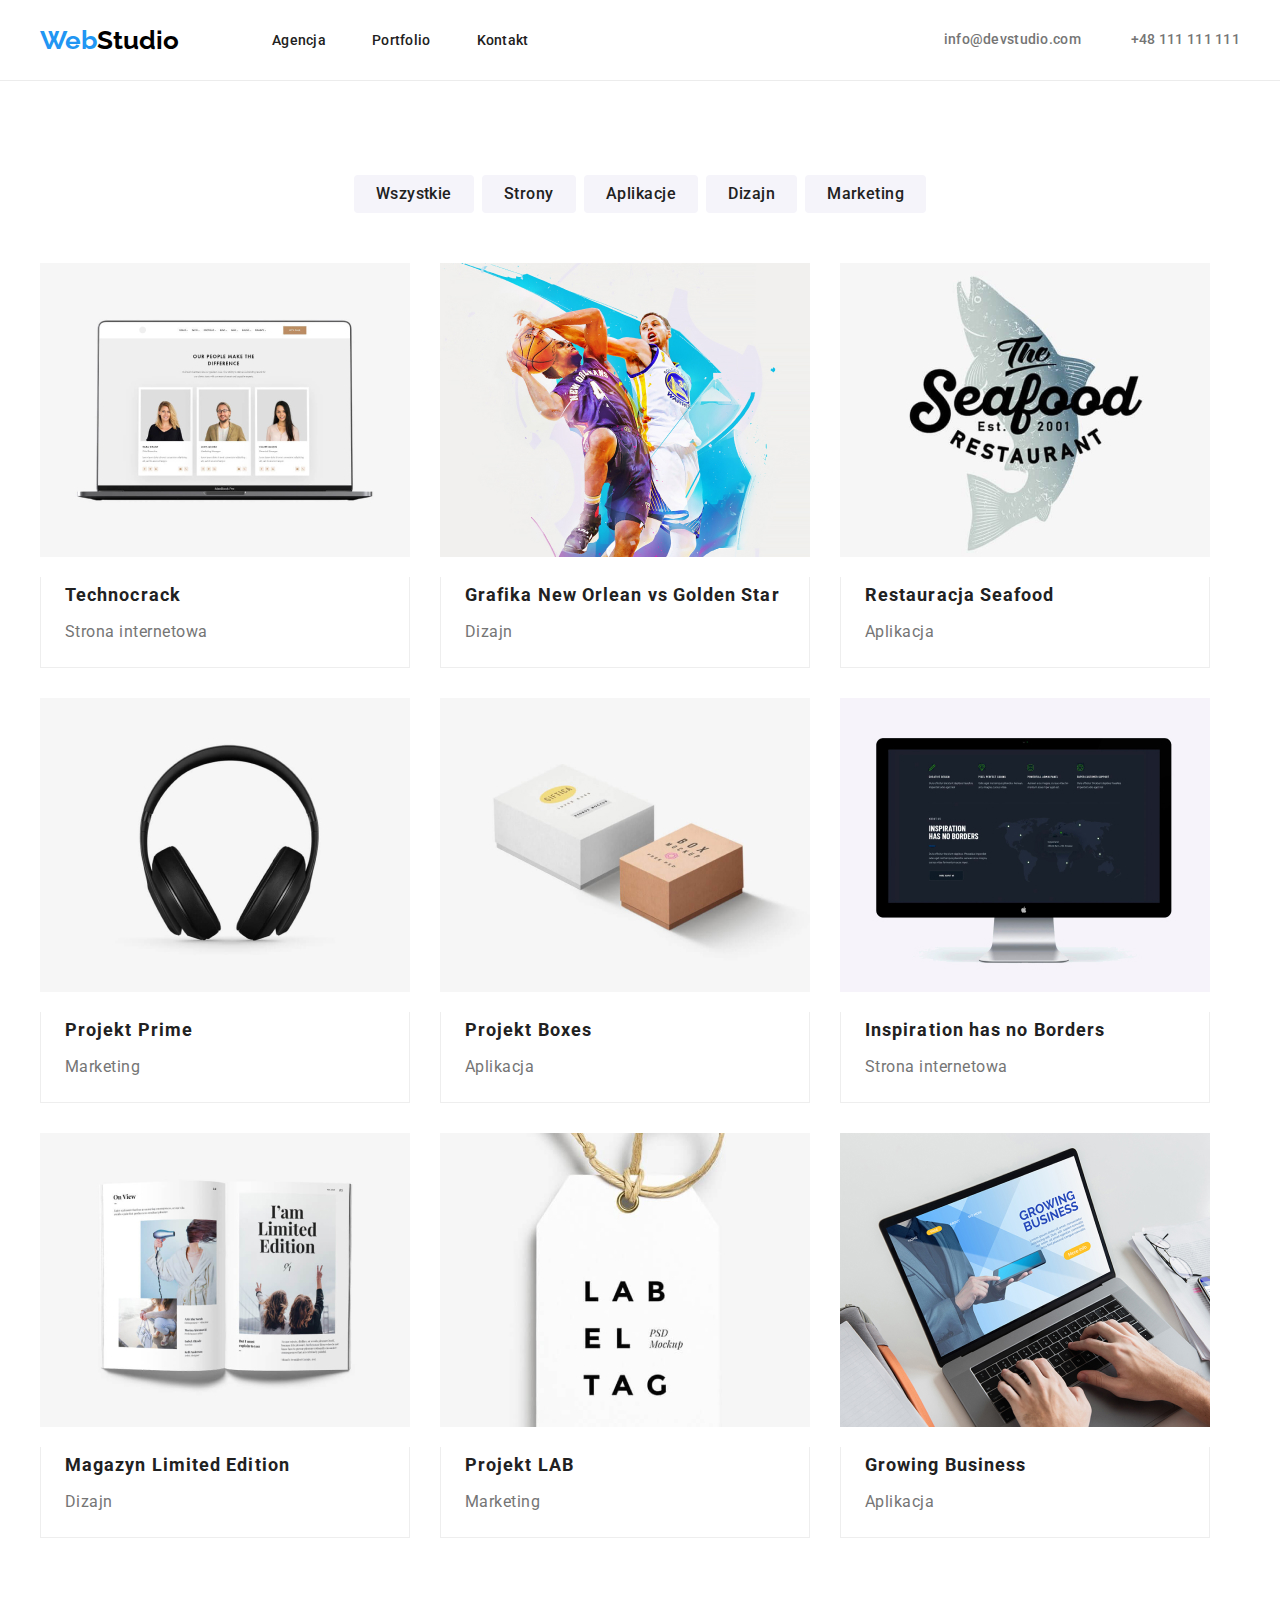
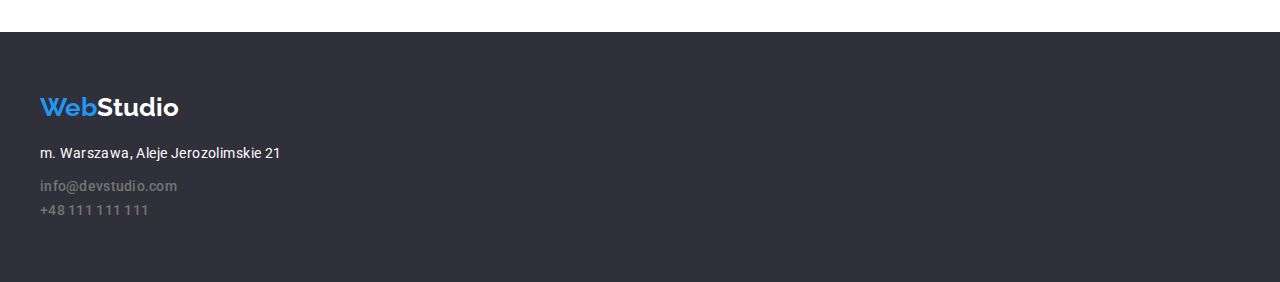
==== portfolio.html @ 80151792 "new files added" ====
<!DOCTYPE html>
<html lang="pl">
  <head>
    <meta charset="UTF-8" />
    <meta http-equiv="X-UA-Compatible" content="IE=edge" />
    <meta name="viewport" content="width=device-width, initial-scale=1.0" />
    <link rel="preconnect" href="https://fonts.googleapis.com" />
    <link
      rel="stylesheet"
      href="https://cdnjs.cloudflare.com/ajax/libs/modern-normalize/1.1.0/modern-normalize.min.css"
      integrity="sha512-wpPYUAdjBVSE4KJnH1VR1HeZfpl1ub8YT/NKx4PuQ5NmX2tKuGu6U/JRp5y+Y8XG2tV+wKQpNHVUX03MfMFn9Q=="
      crossorigin="anonymous"
      referrerpolicy="no-referrer"
    />
    <link rel="preconnect" href="https://fonts.gstatic.com" crossorigin />
    <link
      href="https://fonts.googleapis.com/css2?family=Raleway:wght@700&family=Roboto:wght@400;500;700;900&display=swap"
      rel="stylesheet"
    />
    <link rel="stylesheet" href="css/styles.css" />
    <title>Portfolio</title>
  </head>
  <body>
    <header>
      <!-- NAV BOX -->
      <div class="site-nav">
        <div class="container main-nav-box">
          <nav class="nav-box">
            <a class="logo" href="index.html"><span class="logoweb">Web</span>Studio</a>
            <ul class="list nav-list">
              <li class="nav-list-item">
                <a class="nav-list-item-link" href="index.html">Agencja</a>
              </li>
              <li class="nav-list-item">
                <a class="nav-list-item-link" href="portfolio.html">Portfolio</a>
              </li>
              <li class="nav-list-item">
                <a class="nav-list-item-link" href="index.html">Kontakt</a>
              </li>
            </ul>
          </nav>
          <div class="contact-box">
            <a class="contact-links" href="mailto:info@devstudio.com">info@devstudio.com</a>
            <a class="contact-links" href="tel:+48111111111">+48 111 111 111</a>
          </div>
        </div>
      </div>
    </header>
    <!-- PICTRURE GRID BUTTON-->
    <main>
      <div class="container section">
        <ul class="list button-list">
          <li><button class="button-list-item" type="button">Wszystkie</button></li>
          <li><button class="button-list-item" type="button">Strony</button></li>
          <li><button class="button-list-item" type="button">Aplikacje</button></li>
          <li><button class="button-list-item" type="button">Dizajn</button></li>
          <li><button class="button-list-item" type="button">Marketing</button></li>
        </ul>
        <!-- PICTRURE GRID -->
        <ul class="list pictures-list">
          <li>
            <div class="pictures-list-item">
              <img src="images/laptop.jpg" alt="laptop" width="370" height="294" />
              <div class="caption-box">
                <h3 class="picture-caption">Technocrack</h3>
                <p class="secondary-picture-caption">Strona internetowa</p>
              </div>
            </div>
          </li>
          <li>
            <div class="pictures-list-item">
              <img
                src="images/basketballplayers.jpg"
                alt="mężczyżni grający w koszykówkę"
                width="370"
                height="294"
              />
              <div class="caption-box">
                <h3 class="picture-caption">Grafika New Orlean vs Golden Star</h3>
                <p class="secondary-picture-caption">Dizajn</p>
              </div>
            </div>
          </li>
          <li>
            <div class="pictures-list-item">
              <img
                src="images/seafoodrestaurant.jpg"
                alt="logo restauracji z owocami morza"
                width="370"
                height="294"
              />
              <div class="caption-box">
                <h3 class="picture-caption">Restauracja Seafood</h3>
                <p class="secondary-picture-caption">Aplikacja</p>
              </div>
            </div>
          </li>
          <li>
            <div class="pictures-list-item">
              <img
                src="images/headphones.jpg"
                alt="słuchawki bezprzewodowe"
                width="370"
                height="294"
              />
              <div class="caption-box">
                <h3 class="picture-caption">Projekt Prime</h3>
                <p class="secondary-picture-caption">Marketing</p>
              </div>
            </div>
          </li>
          <li>
            <div class="pictures-list-item">
              <img
                src="images/boxes.jpg"
                alt="większe białe pudełko i bladoróżowe mniejsze"
                width="370"
                height="294"
              />
              <div class="caption-box">
                <h3 class="picture-caption">Projekt Boxes</h3>
                <p class="secondary-picture-caption">Aplikacja</p>
              </div>
            </div>
          </li>
          <li>
            <div class="pictures-list-item">
              <img
                src="images/monitor.jpg"
                alt="monitor komputera stacjonarnego"
                width="370"
                height="294"
              />
              <div class="caption-box">
                <h3 class="picture-caption">Inspiration has no Borders</h3>
                <p class="secondary-picture-caption">Strona internetowa</p>
              </div>
            </div>
          </li>
          <li>
            <div class="pictures-list-item">
              <img
                src="images/newspaperpage.jpg"
                alt="otwarty magazyn/gazeta"
                width="370"
                height="294"
              />
              <div class="caption-box">
                <h3 class="picture-caption">Magazyn Limited Edition</h3>
                <p class="secondary-picture-caption">Dizajn</p>
              </div>
            </div>
          </li>
          <li>
            <div class="pictures-list-item">
              <img
                src="images/pendant.jpg"
                alt="zawieszka z napisem label tag"
                width="370"
                height="294"
              />
              <div class="caption-box">
                <h3 class="picture-caption">Projekt LAB</h3>
                <p class="secondary-picture-caption">Marketing</p>
              </div>
            </div>
          </li>
          <li>
            <div class="pictures-list-item">
              <img src="images/computerwork.jpg" alt="praca na laptopie" width="370" height="294" />
              <div class="caption-box">
                <h3 class="picture-caption">Growing Business</h3>
                <p class="secondary-picture-caption">Aplikacja</p>
              </div>
            </div>
          </li>
        </ul>
      </div>
    </main>
    <!-- FOOTER BOX -->
    <footer>
      <div class="footer-box">
        <div class="container">
          <div class="footer-logo">
            <a class="logo secondary-logo" href="index.html"
              ><span class="logoweb">Web</span>Studio</a
            >
          </div>
          <ul class="list contact-list">
            <li><div class="footer-contacts">m. Warszawa, Aleje Jerozolimskie 21</div></li>
            <li>
              <a class="footer-contacts contact-links" href="mailto:info@devstudio.com"
                >info@devstudio.com</a
              >
            </li>
            <li>
              <a class="footer-contacts contact-links" href="tel:+48111111111">+48 111 111 111</a>
            </li>
          </ul>
        </div>
      </div>
    </footer>
  </body>
</html>
---- css/styles.css ----
:root {
  --brand-color: #212121;
  --secondary-color: #757575;
  --focus-color: #2196f3;
  --white-color: #ffffff;
  --black-color: #000000;
  --main-background-color: #2f303a;
  --button-background-color: #f5f4fa;
}

body {
  font-family: 'Roboto', sans-serif;
  color: var(--brand-color);
}

.logo {
  font-family: 'Raleway', sans-serif;
  font-weight: 700;
  font-size: 26px;
  text-decoration: none;
  color: var(--black-color);
}

.logoweb {
  color: var(--focus-color);
}

.nav-list-item {
  font-family: 'Roboto', sans-serif;
  font-weight: 500;
  font-size: 14px;
  line-height: 1, 1;
  letter-spacing: 0.02em;
  color: var(--brand-color);
}

.nav-list-item-link {
  color: var(--brand-color);
  text-decoration: none;
}

.nav-list-item-link:hover,
.nav-list-item-link:focus {
  color: var(--focus-color);
  text-decoration: none;
}

.contact-links {
  font-family: 'Roboto', sans-serif;
  font-weight: 500;
  font-size: 14px;
  line-height: 1.1;
  letter-spacing: 0.02em;
  color: var(--secondary-color);
  text-decoration: none;
}

.contact-links:hover,
.contact-links:focus {
  color: var(--focus-color);
  text-decoration: none;
}

.page-title {
  font-weight: 900;
  font-size: 44px;
  line-height: 1.36;
  text-align: center;
  letter-spacing: 0.06em;
  text-transform: uppercase;
  color: var(--white-color);
}

.title-box {
  background: var(--main-background-color);
}

.button-title {
  font-weight: 700;
  font-size: 16px;
  line-height: 1.87;
  display: flex;
  align-items: center;
  text-align: center;
  letter-spacing: 0.06em;
  color: var(--white-color);
  background: var(--focus-color);
  cursor: pointer;
  border-radius: 4px;
  border: none;
  padding: 10px 41px 10px 42px;
}

.main-text {
  font-size: 14px;
  line-height: 1.71;
  letter-spacing: 0.03em;
  color: var(--secondary-color);
}

.main-text-title {
  font-weight: 700;
  font-size: 14px;
  line-height: 1.14;
  letter-spacing: 0.03em;
  text-transform: uppercase;
  margin-bottom: 10px;
}

.secondary-heading {
  font-weight: 700;
  font-size: 36px;
  line-height: 1.16;
  text-align: center;
  letter-spacing: 0.03em;
  margin-bottom: 50px;
}

.team-name {
  font-weight: 500;
  font-size: 16px;
  line-height: 1.18;
  text-align: center;
  letter-spacing: 0.03em;
  margin-top: 30px;
  margin-bottom: 10px;
  padding: 0;
}

.team-job {
  font-size: 16px;
  line-height: 1.18;
  text-align: center;
  letter-spacing: 0.03em;
  color: var(--secondary-color);
  padding-bottom: 30px;
}

.footer-box {
  background-color: var(--main-background-color);
}

.contact-list {
  font-size: 14px;
  line-height: 1.71;
  letter-spacing: 0.03em;
  color: var(--white-color);
}
.button-list-item {
  font-family: inherit;
  font-weight: 500;
  font-size: 16px;
  line-height: 1.62;
  text-align: center;
  letter-spacing: 0.03em;
  background-color: var(--button-background-color);
  color: inherit;
  cursor: pointer;
  padding: 6px 22px;
  border: none;
  border-radius: 4px;
}

.button-list-item:hover,
.button-list-item:focus {
  color: var(--white-color);
  background-color: var(--focus-color);
}

.picture-caption {
  font-weight: 700;
  font-size: 18px;
  line-height: 2;
  letter-spacing: 0.06em;
  padding-left: 24px;
  padding-right: 24px;
  margin-top: 20px;
  margin-bottom: 4px;
}

.secondary-picture-caption {
  font-size: 16px;
  line-height: 1.87;
  letter-spacing: 0.03em;
  color: var(--secondary-color);
  padding: 0 24px 20px;
}
.list {
  list-style-type: none;
}
* {
  margin: 0;
  padding: 0;
}
.container {
  max-width: 1200px;
  margin: 0 auto;
  padding-left: 15px;
  padding-right: 15px;
}
.main-nav-box {
  display: flex;
  justify-content: space-between;
  align-items: center;
}
.nav-box {
  display: flex;
  align-items: center;
}
.nav-list {
  display: flex;
  gap: 46px;
  padding-top: 32px;
  padding-bottom: 32px;
  margin-left: 93px;
}
.contact-box {
  display: flex;
  padding-top: 32px;
  padding-bottom: 32px;
  gap: 50px;
}
.site-nav {
  border-bottom: 1px solid #ececec;
}
.title-container {
  display: flex;
  flex-direction: column;
  align-items: center;
  justify-content: center;
  gap: 30px;
  padding: 200px 0;
}
.section {
  padding-top: 94px;
  padding-bottom: 94px;
}
.main-text-list {
  display: flex;
  gap: 30px;
  padding: 0;
}
.picture-box {
  display: flex;
  justify-content: space-between;
  gap: 30px;
}
.team-list {
  display: flex;
  justify-content: space-between;
  padding: 0;
  gap: 30px;
}
.team-list-item {
  background-color: #ffffff;
  border-bottom-right-radius: 4px;
  border-bottom-left-radius: 4px;
}
.team-section {
  background-color: #f5f4fa;
}
.footer-logo {
  padding-top: 60px;
  margin-bottom: 20px;
}
.footer-contacts {
  margin-bottom: 9px;
}
.contact-list {
  padding-bottom: 60px;
}
.button-list {
  display: flex;
  align-items: center;
  gap: 8px;
  justify-content: center;
  margin-bottom: 50px;
}
.pictures-list {
  display: flex;
  flex-wrap: wrap;
  gap: 30px;
}
.pictures-list-item {
  flex-basis: calc((100% - 60px) / 3);
}
.caption-box {
  border-bottom: 1px solid #eeeeee;
  border-left: 1px solid #eeeeee;
  border-right: 1px solid #eeeeee;
}
.pictures-list-item * {
  display: block;
}
.team-list-item * {
  display: block;
}
.secondary-logo {
  color: var(--white-color);
}
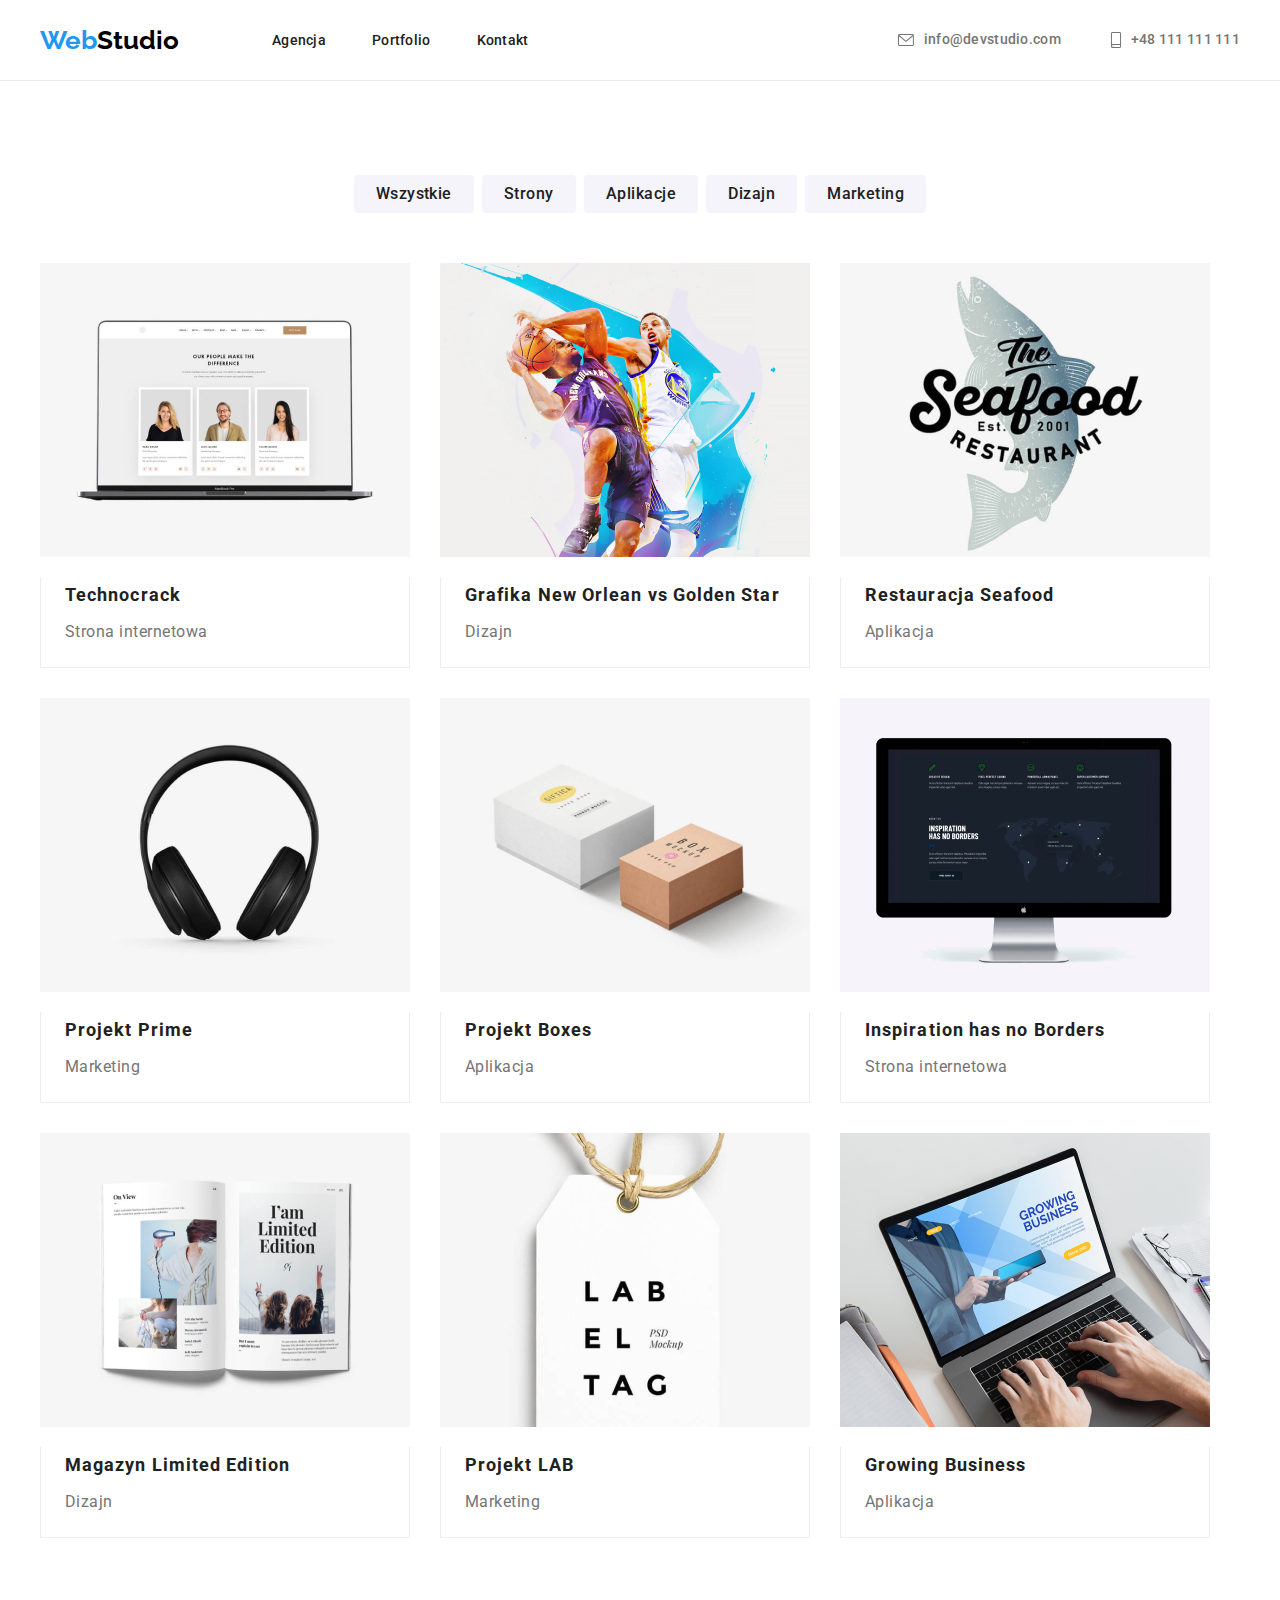
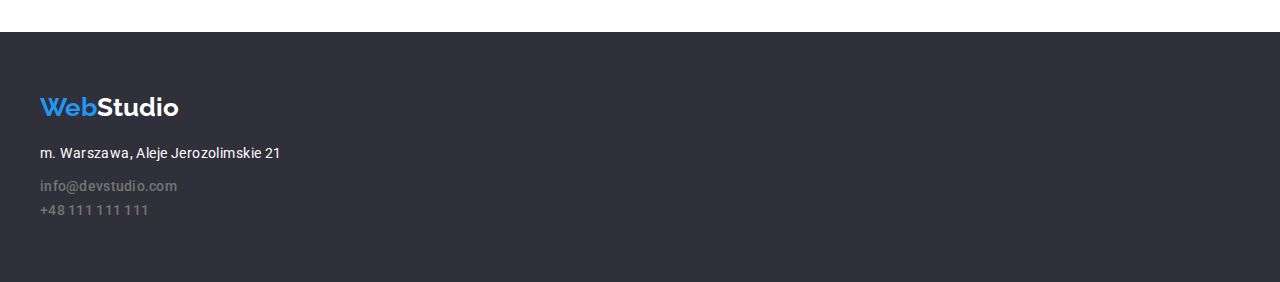
==== commit 390b1bf3: "social-media-icons" ====
--- a/portfolio.html
+++ b/portfolio.html
@@ -40,8 +40,18 @@
             </ul>
           </nav>
           <div class="contact-box">
-            <a class="contact-links" href="mailto:info@devstudio.com">info@devstudio.com</a>
-            <a class="contact-links" href="tel:+48111111111">+48 111 111 111</a>
+            <div class="contact-svg">
+              <svg width="16" height="12">
+                <use href="images/icons.svg#icon-envelope" class="contact-icon mail-icon"></use>
+              </svg>
+              <a class="contact-links" href="mailto:info@devstudio.com">info@devstudio.com</a>
+            </div>
+            <div class="contact-svg">
+              <svg width="10" height="16">
+                <use href="images/icons.svg#icon-smartphone" class="contact-icon tel-icon"></use>
+              </svg>
+              <a class="contact-links" href="tel:+48111111111">+48 111 111 111</a>
+            </div>
           </div>
         </div>
       </div>
--- a/css/styles.css
+++ b/css/styles.css
@@ -72,7 +72,7 @@
 }
 
 .title-box {
-  background: var(--main-background-color);
+  background-color: var(--main-background-color);
 }
 
 .button-title {
@@ -105,6 +105,7 @@
   letter-spacing: 0.03em;
   text-transform: uppercase;
   margin-bottom: 10px;
+  margin-top: 30px;
 }
 
 .secondary-heading {
@@ -133,7 +134,7 @@
   text-align: center;
   letter-spacing: 0.03em;
   color: var(--secondary-color);
-  padding-bottom: 30px;
+  margin-bottom: 16px;
 }
 
 .footer-box {
@@ -298,3 +299,56 @@
 .secondary-logo {
   color: var(--white-color);
 }
+/* .pictures-list-item:hover {
+  box-shadow: ; */
+}
+.contact-icon:hover,
+.contact-icon:focus {
+  fill: var(--focus-color);
+}
+.contact-svg {
+  display: flex;
+  gap: 10px;
+  align-items: center;
+}
+.mail-icon {
+  fill: var(--secondary-color);
+}
+.tel-icon {
+  fill: var(--secondary-color);
+}
+.logos-box {
+  display: flex;
+  gap: 30px;
+}
+.main-tekst-svg {
+  background-color: var(--button-background-color);
+  border-radius: 4px;
+}
+.client-svg { 
+  width: 170px;
+  height: 92px;
+  border: 1px solid #AFB1B8;
+  border-radius: 4px;
+}
+.team-icons {
+  fill: var(--secondary-color);
+  width: 20px;
+  height: 20px;
+}
+.social-media-icons-box {
+  display: flex;
+  align-items: center;
+  justify-content: space-between;
+  padding-bottom: 30px;
+  padding-left: 32px;
+  padding-right: 32px;
+}
+
+.icon-social-media:hover {
+  background-color: var(--focus-color);
+  border-radius: 50%;
+}
+.icon-social-media:hover > .team-icons {
+fill: var(--white-color);
+}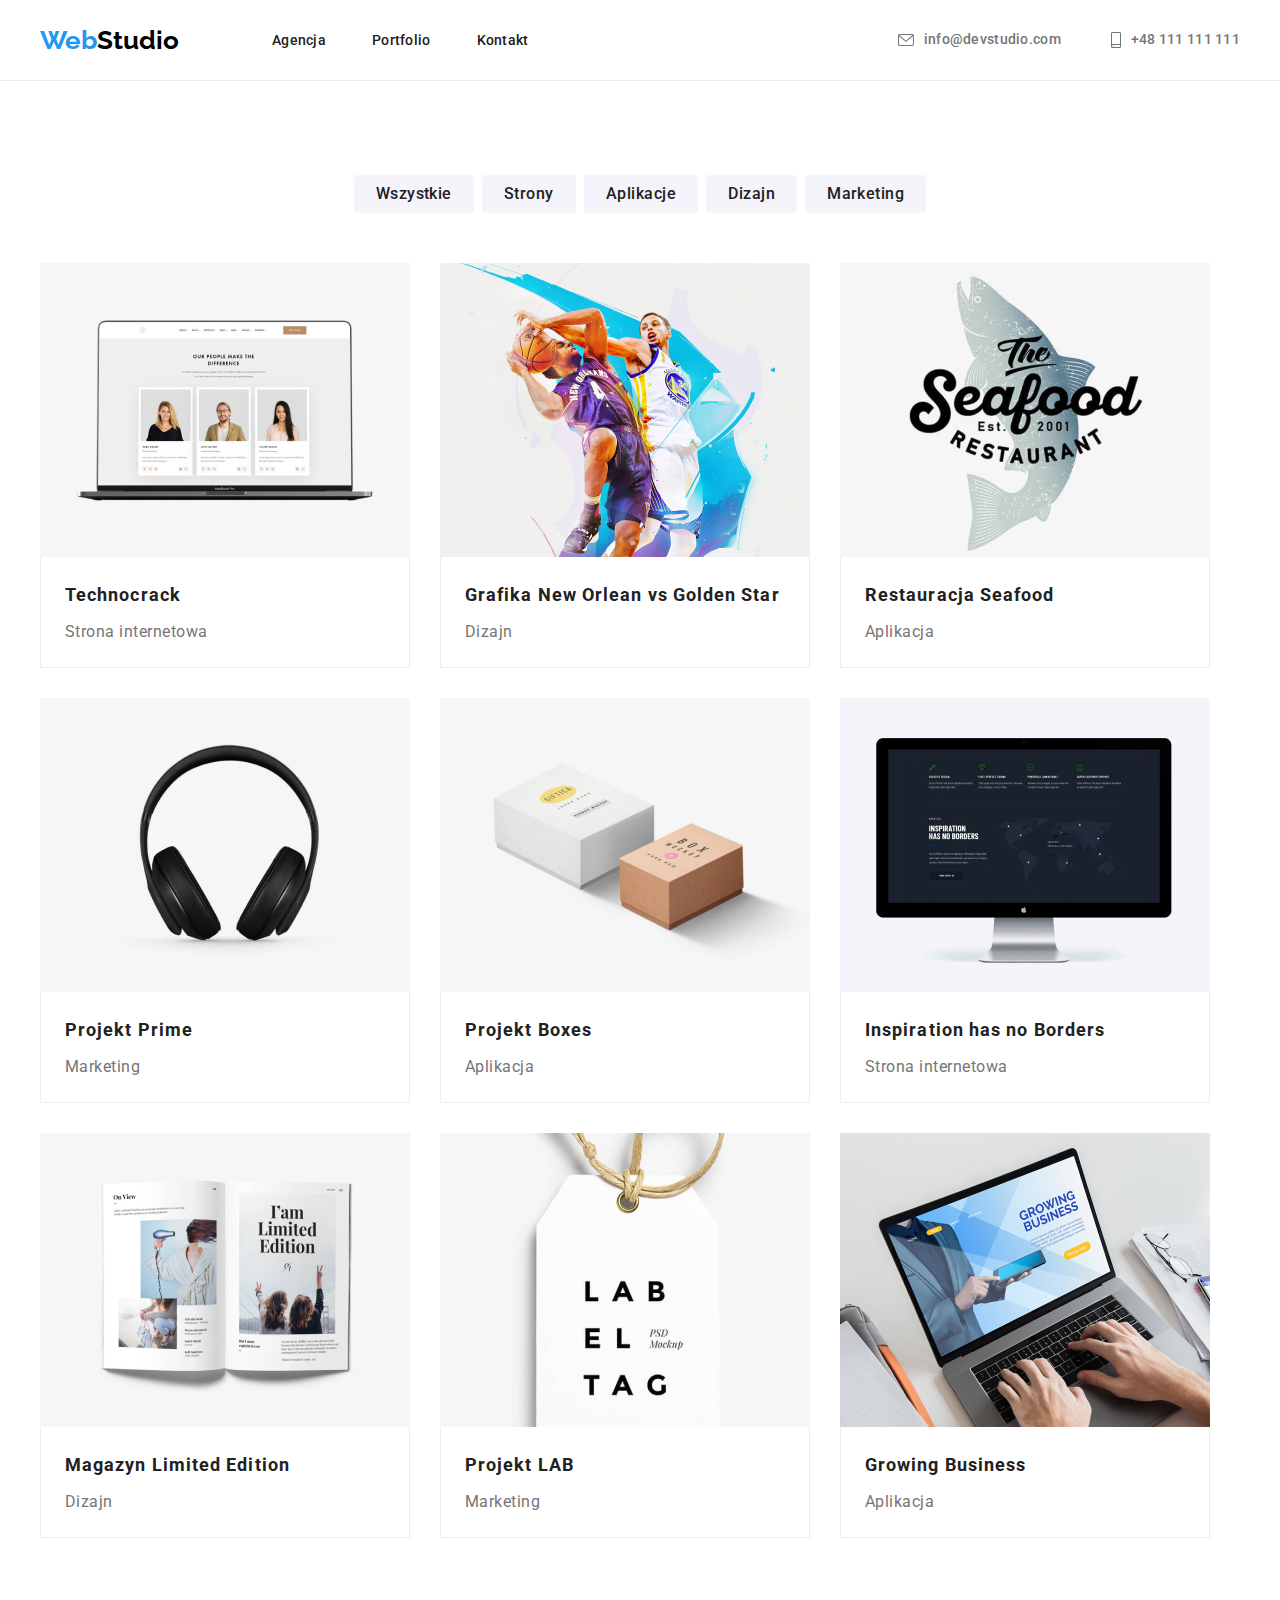
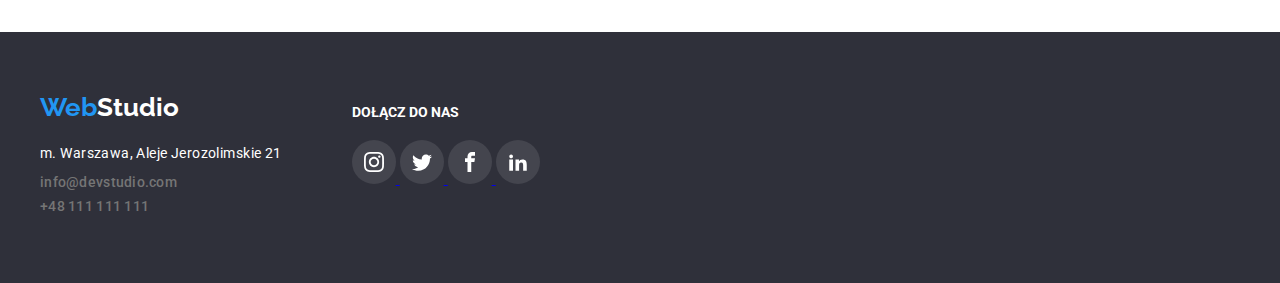
==== commit 77d8e7f6: "footer-icons, box-shadows and portfolio doc update" ====
--- a/portfolio.html
+++ b/portfolio.html
@@ -41,16 +41,20 @@
           </nav>
           <div class="contact-box">
             <div class="contact-svg">
-              <svg width="16" height="12">
-                <use href="images/icons.svg#icon-envelope" class="contact-icon mail-icon"></use>
-              </svg>
-              <a class="contact-links" href="mailto:info@devstudio.com">info@devstudio.com</a>
+              <a class="contact-links" href="mailto:info@devstudio.com">
+                <svg width="16" height="12">
+                  <use href="images/icons.svg#icon-envelope"></use>
+                </svg>
+                info@devstudio.com
+              </a>
             </div>
             <div class="contact-svg">
-              <svg width="10" height="16">
-                <use href="images/icons.svg#icon-smartphone" class="contact-icon tel-icon"></use>
-              </svg>
-              <a class="contact-links" href="tel:+48111111111">+48 111 111 111</a>
+              <a class="contact-links" href="tel:+48111111111">
+                <svg width="10" height="16">
+                  <use href="images/icons.svg#icon-smartphone"></use>
+                </svg>
+                +48 111 111 111
+              </a>
             </div>
           </div>
         </div>
@@ -188,9 +192,9 @@
       </div>
     </main>
     <!-- FOOTER BOX -->
-    <footer>
-      <div class="footer-box">
-        <div class="container">
+    <footer class="footer-box">
+      <section class="container main-footer-box">
+        <div class="footer-contact-logo">
           <div class="footer-logo">
             <a class="logo secondary-logo" href="index.html"
               ><span class="logoweb">Web</span>Studio</a
@@ -208,7 +212,42 @@
             </li>
           </ul>
         </div>
-      </div>
+        <div class="social-media-icons-footer">
+          <h3 class="footer-icons-header">Dołącz do nas</h3>
+          <a class="footer-icon-social-media" href="#">
+            <svg class="footer-icons" width="44" height="44">
+              <use
+                width="20"
+                height="20"
+                x="12"
+                y="12"
+                href="images/icons.svg#icon-instagram"
+              ></use>
+            </svg>
+          </a>
+          <a class="footer-icon-social-media" href="#">
+            <svg class="footer-icons" width="44" height="44">
+              <use width="20" height="20" x="12" y="12" href="images/icons.svg#icon-twitter"></use>
+            </svg>
+          </a>
+          <a class="footer-icon-social-media" href="#">
+            <svg class="footer-icons" width="44" height="44">
+              <use width="20" height="20" x="12" y="12" href="images/icons.svg#icon-facebook"></use>
+            </svg>
+          </a>
+          <a class="footer-icon-social-media" href="#">
+            <svg class="footer-icons" width="44" height="44">
+              <use
+                width="20"
+                height="20"
+                x="12"
+                y="12"
+                href="images/icons.svg#icon-linkedin2"
+              ></use>
+            </svg>
+          </a>
+        </div>
+      </section>
     </footer>
   </body>
 </html>
--- a/css/styles.css
+++ b/css/styles.css
@@ -6,6 +6,7 @@
   --black-color: #000000;
   --main-background-color: #2f303a;
   --button-background-color: #f5f4fa;
+  --title-background-color: rgba(47, 48, 58, 0.4);
 }
 
 body {
@@ -53,6 +54,10 @@
   letter-spacing: 0.02em;
   color: var(--secondary-color);
   text-decoration: none;
+  display: flex;
+  gap: 10px;
+  align-items: center;
+  fill: currentColor;
 }
 
 .contact-links:hover,
@@ -61,6 +66,10 @@
   text-decoration: none;
 }
 
+.contact-links:hover > svg,
+.contact-links:focus > svg {
+  fill: var(--focus-color);
+}
 .page-title {
   font-weight: 900;
   font-size: 44px;
@@ -72,7 +81,14 @@
 }
 
 .title-box {
+  max-width: 1600px;
   background-color: var(--main-background-color);
+  background-image: linear-gradient(
+      to top,
+      var(--title-background-color),
+      var(--title-background-color)
+    ),
+    url('../images/backgroundpic.jpg');
 }
 
 .button-title {
@@ -166,6 +182,9 @@
 .button-list-item:focus {
   color: var(--white-color);
   background-color: var(--focus-color);
+  box-shadow: 0px 2px 2px 0px rgba(0, 0, 0, 0.12);
+  box-shadow: 0px 1px 2px 0px rgba(0, 0, 0, 0.08);
+  box-shadow: 0px 3px 1px 0px rgba(0, 0, 0, 0.1);
 }
 
 .picture-caption {
@@ -175,7 +194,7 @@
   letter-spacing: 0.06em;
   padding-left: 24px;
   padding-right: 24px;
-  margin-top: 20px;
+  padding-top: 20px;
   margin-bottom: 4px;
 }
 
@@ -256,6 +275,9 @@
   background-color: #ffffff;
   border-bottom-right-radius: 4px;
   border-bottom-left-radius: 4px;
+  box-shadow: 0px 2px 1px 0px rgba(0, 0, 0, 0.2);
+  box-shadow: 0px 1px 1px 0px rgba(0, 0, 0, 0.14);
+  box-shadow: 0px 1px 3px 0px rgba(0, 0, 0, 0.12);
 }
 .team-section {
   background-color: #f5f4fa;
@@ -299,23 +321,10 @@
 .secondary-logo {
   color: var(--white-color);
 }
-/* .pictures-list-item:hover {
-  box-shadow: ; */
-}
-.contact-icon:hover,
-.contact-icon:focus {
-  fill: var(--focus-color);
-}
-.contact-svg {
-  display: flex;
-  gap: 10px;
-  align-items: center;
-}
-.mail-icon {
-  fill: var(--secondary-color);
-}
-.tel-icon {
-  fill: var(--secondary-color);
+.pictures-list-item:hover {
+  box-shadow: 1px 4px 6px 0px rgba(0, 0, 0, 0.16);
+  box-shadow: 0px 4px 4px 0px rgba(0, 0, 0, 0.06);
+  box-shadow: 0px 1px 1px 0px rgba(0, 0, 0, 0.12);
 }
 .logos-box {
   display: flex;
@@ -325,16 +334,8 @@
   background-color: var(--button-background-color);
   border-radius: 4px;
 }
-.client-svg { 
-  width: 170px;
-  height: 92px;
-  border: 1px solid #AFB1B8;
-  border-radius: 4px;
-}
 .team-icons {
   fill: var(--secondary-color);
-  width: 20px;
-  height: 20px;
 }
 .social-media-icons-box {
   display: flex;
@@ -344,11 +345,55 @@
   padding-left: 32px;
   padding-right: 32px;
 }
-
-.icon-social-media:hover {
+.icon-social-media:hover,
+.icon-social-media:focus {
   background-color: var(--focus-color);
   border-radius: 50%;
 }
-.icon-social-media:hover > .team-icons {
-fill: var(--white-color);
-}+.icon-social-media:hover > svg,
+.icon-social-media:focus > svg {
+  fill: var(--white-color);
+}
+.client-svg {
+  width: 170px;
+  height: 92px;
+  border: 1px solid #afb1b8;
+  border-radius: 4px;
+  display: flex;
+  align-items: center;
+  justify-content: center;
+}
+.client-svg > svg {
+  width: 106px;
+  height: 60px;
+}
+.client-svg:hover,
+.client-svg:focus {
+  fill: var(--focus-color);
+  border-color: var(--focus-color);
+}
+.client-icon {
+  fill: var(--secondary-color);
+}
+.main-footer-box {
+  display: flex;
+  justify-items: space-between;
+  gap: 70px;
+}
+.footer-icons {
+  fill: var(--white-color);
+  background-color: rgba(255, 255, 255, 0.1);
+  border-radius: 50%;
+}
+.footer-icons:hover,
+.footer-icons:focus {
+  background-color: var(--focus-color);
+}
+.footer-icons-header {
+  color: var(--white-color);
+  text-transform: uppercase;
+  font-size: 14px;
+  line-height: 16px;
+  padding-top: 72px;
+  margin-bottom: 20px;
+}
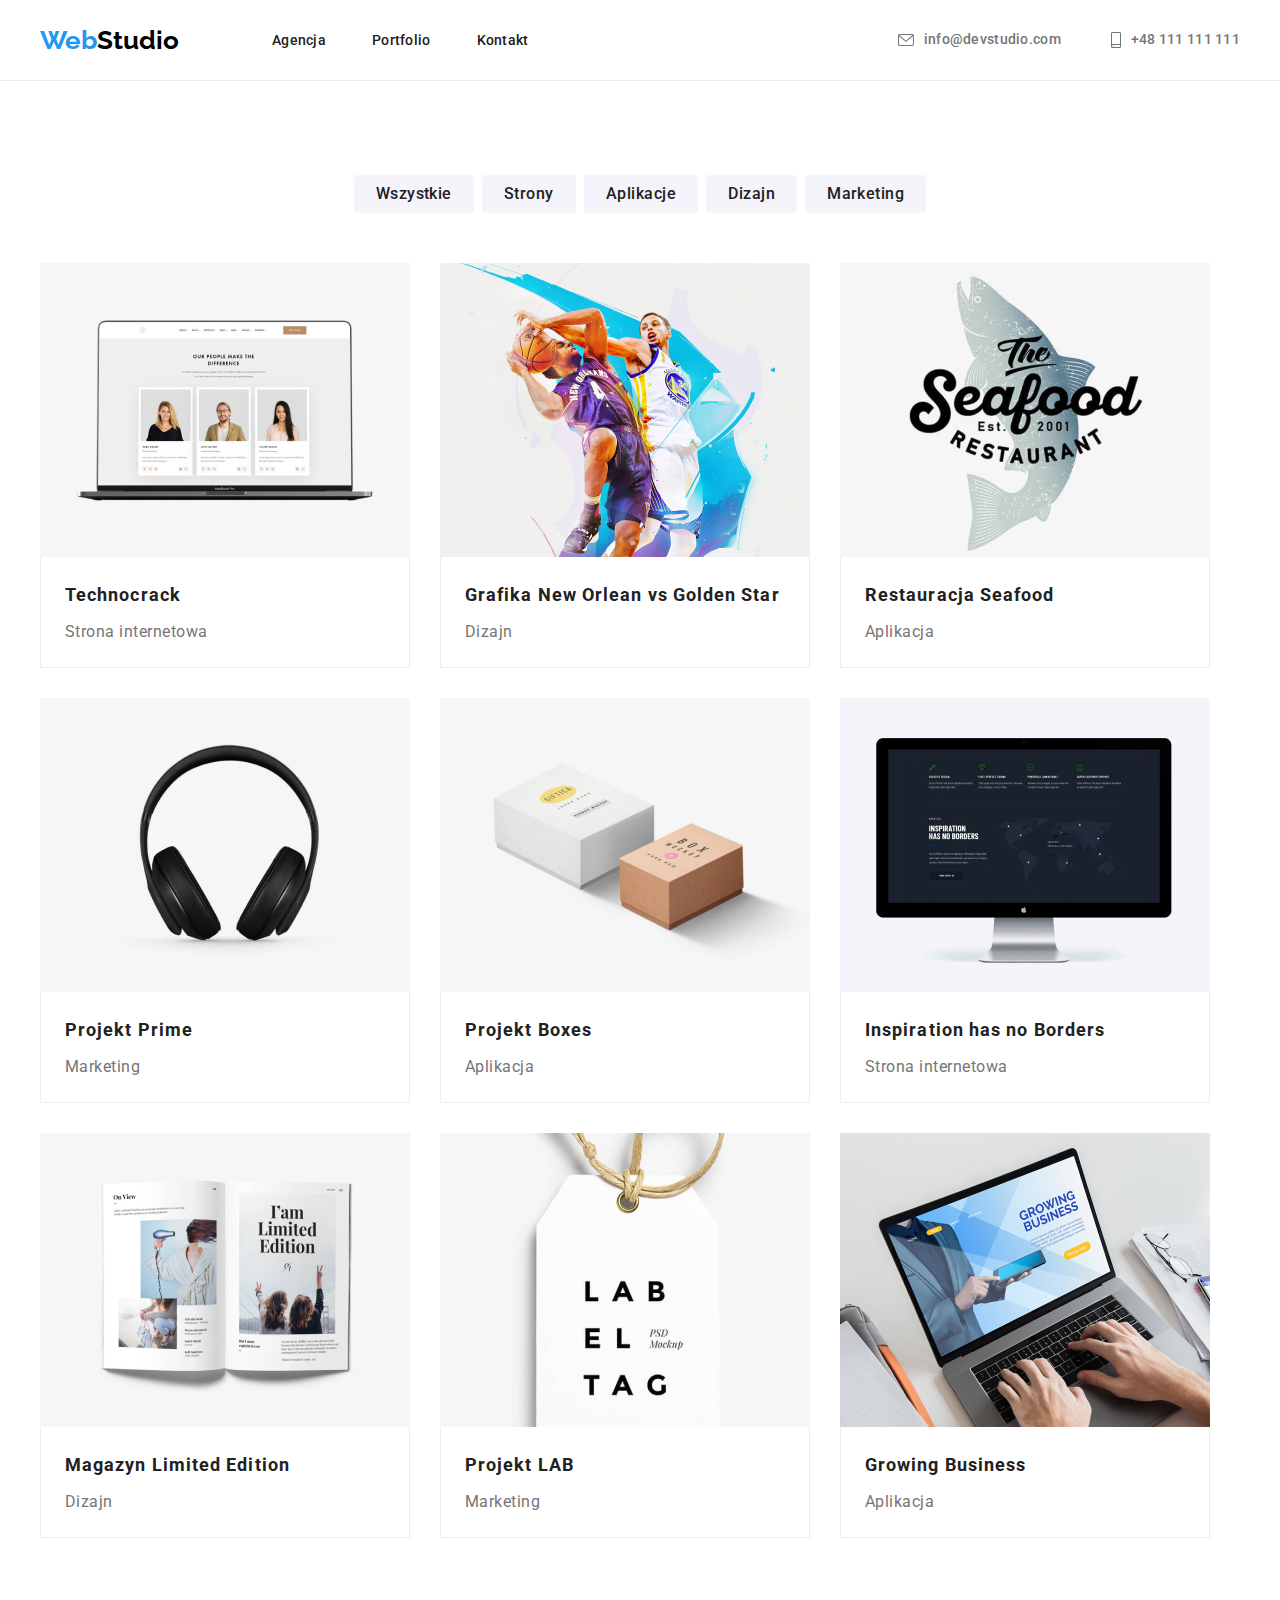
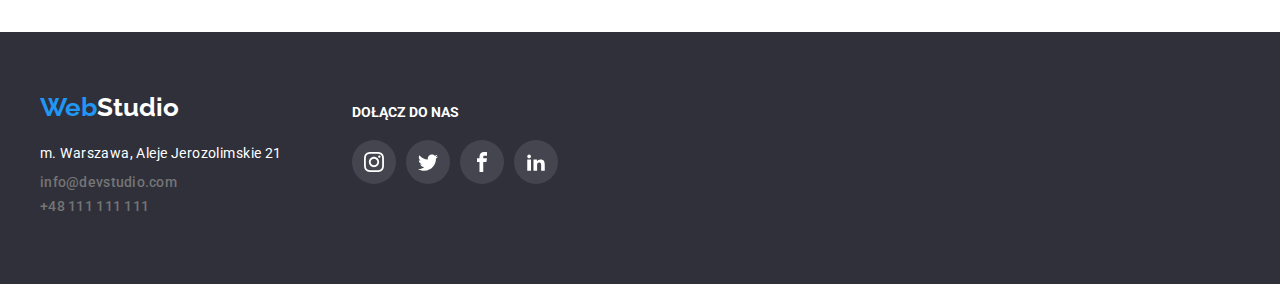
==== commit 8428b12b: "final correct" ====
--- a/portfolio.html
+++ b/portfolio.html
@@ -214,38 +214,52 @@
         </div>
         <div class="social-media-icons-footer">
           <h3 class="footer-icons-header">Dołącz do nas</h3>
-          <a class="footer-icon-social-media" href="#">
-            <svg class="footer-icons" width="44" height="44">
-              <use
-                width="20"
-                height="20"
-                x="12"
-                y="12"
-                href="images/icons.svg#icon-instagram"
-              ></use>
-            </svg>
-          </a>
-          <a class="footer-icon-social-media" href="#">
-            <svg class="footer-icons" width="44" height="44">
-              <use width="20" height="20" x="12" y="12" href="images/icons.svg#icon-twitter"></use>
-            </svg>
-          </a>
-          <a class="footer-icon-social-media" href="#">
-            <svg class="footer-icons" width="44" height="44">
-              <use width="20" height="20" x="12" y="12" href="images/icons.svg#icon-facebook"></use>
-            </svg>
-          </a>
-          <a class="footer-icon-social-media" href="#">
-            <svg class="footer-icons" width="44" height="44">
-              <use
-                width="20"
-                height="20"
-                x="12"
-                y="12"
-                href="images/icons.svg#icon-linkedin2"
-              ></use>
-            </svg>
-          </a>
+          <div class="footer-icons-box">
+            <a class="footer-icon-social-media" href="#">
+              <svg class="footer-icons" width="44" height="44">
+                <use
+                  width="20"
+                  height="20"
+                  x="12"
+                  y="12"
+                  href="images/icons.svg#icon-instagram"
+                ></use>
+              </svg>
+            </a>
+            <a class="footer-icon-social-media" href="#">
+              <svg class="footer-icons" width="44" height="44">
+                <use
+                  width="20"
+                  height="20"
+                  x="12"
+                  y="12"
+                  href="images/icons.svg#icon-twitter"
+                ></use>
+              </svg>
+            </a>
+            <a class="footer-icon-social-media" href="#">
+              <svg class="footer-icons" width="44" height="44">
+                <use
+                  width="20"
+                  height="20"
+                  x="12"
+                  y="12"
+                  href="images/icons.svg#icon-facebook"
+                ></use>
+              </svg>
+            </a>
+            <a class="footer-icon-social-media" href="#">
+              <svg class="footer-icons" width="44" height="44">
+                <use
+                  width="20"
+                  height="20"
+                  x="12"
+                  y="12"
+                  href="images/icons.svg#icon-linkedin2"
+                ></use>
+              </svg>
+            </a>
+          </div>
         </div>
       </section>
     </footer>
--- a/css/styles.css
+++ b/css/styles.css
@@ -7,6 +7,7 @@
   --main-background-color: #2f303a;
   --button-background-color: #f5f4fa;
   --title-background-color: rgba(47, 48, 58, 0.4);
+  --icon-color: #afb1b8;
 }
 
 body {
@@ -79,16 +80,18 @@
   text-transform: uppercase;
   color: var(--white-color);
 }
-
+.title-section {
+  background-color: var(--main-background-color);
+}
 .title-box {
   max-width: 1600px;
-  background-color: var(--main-background-color);
   background-image: linear-gradient(
       to top,
       var(--title-background-color),
       var(--title-background-color)
     ),
     url('../images/backgroundpic.jpg');
+  background-position: center;
 }
 
 .button-title {
@@ -260,6 +263,13 @@
   gap: 30px;
   padding: 0;
 }
+/* .main-text-icon {
+  display: flex;
+  justify-content: center;
+  align-items: center;
+  width: 270px;
+  height: 120px;
+} */
 .picture-box {
   display: flex;
   justify-content: space-between;
@@ -330,12 +340,17 @@
   display: flex;
   gap: 30px;
 }
-.main-tekst-svg {
+.main-text-icon {
+  display: flex;
+  justify-content: center;
+  align-items: center;
+  width: 270px;
+  height: 120px;
   background-color: var(--button-background-color);
   border-radius: 4px;
 }
 .team-icons {
-  fill: var(--secondary-color);
+  fill: var(--icon-color);
 }
 .social-media-icons-box {
   display: flex;
@@ -350,44 +365,56 @@
   background-color: var(--focus-color);
   border-radius: 50%;
 }
-.icon-social-media:hover > svg,
-.icon-social-media:focus > svg {
+.icon-social-media:hover > .team-icons,
+.icon-social-media:focus > .team-icons {
   fill: var(--white-color);
 }
-.client-svg {
+.client-logo {
   width: 170px;
   height: 92px;
-  border: 1px solid #afb1b8;
+  border: 1px solid var(--icon-color);
   border-radius: 4px;
   display: flex;
   align-items: center;
   justify-content: center;
-}
-.client-svg > svg {
+  fill: var(--icon-color);
+}
+.client-logo > .client-svg {
   width: 106px;
   height: 60px;
 }
-.client-svg:hover,
-.client-svg:focus {
+.client-logo:hover,
+.client-logo:focus {
   fill: var(--focus-color);
   border-color: var(--focus-color);
 }
-.client-icon {
-  fill: var(--secondary-color);
-}
 .main-footer-box {
   display: flex;
   justify-items: space-between;
   gap: 70px;
 }
+.footer-icons-box {
+  display: flex;
+  align-items: center;
+  justify-content: space-between;
+  padding-bottom: 100px;
+  padding-top: 20px;
+  gap: 10px;
+}
+.footer-icon-social-media {
+  text-decoration: none;
+  background-color: rgba(255, 255, 255, 0.1);
+  border-radius: 50%;
+  width: 44px;
+  height: 44px;
+}
 .footer-icons {
   fill: var(--white-color);
-  background-color: rgba(255, 255, 255, 0.1);
-  border-radius: 50%;
 }
 .footer-icons:hover,
 .footer-icons:focus {
   background-color: var(--focus-color);
+  border-radius: 50%;
 }
 .footer-icons-header {
   color: var(--white-color);
@@ -395,5 +422,4 @@
   font-size: 14px;
   line-height: 16px;
   padding-top: 72px;
-  margin-bottom: 20px;
-}
+}
